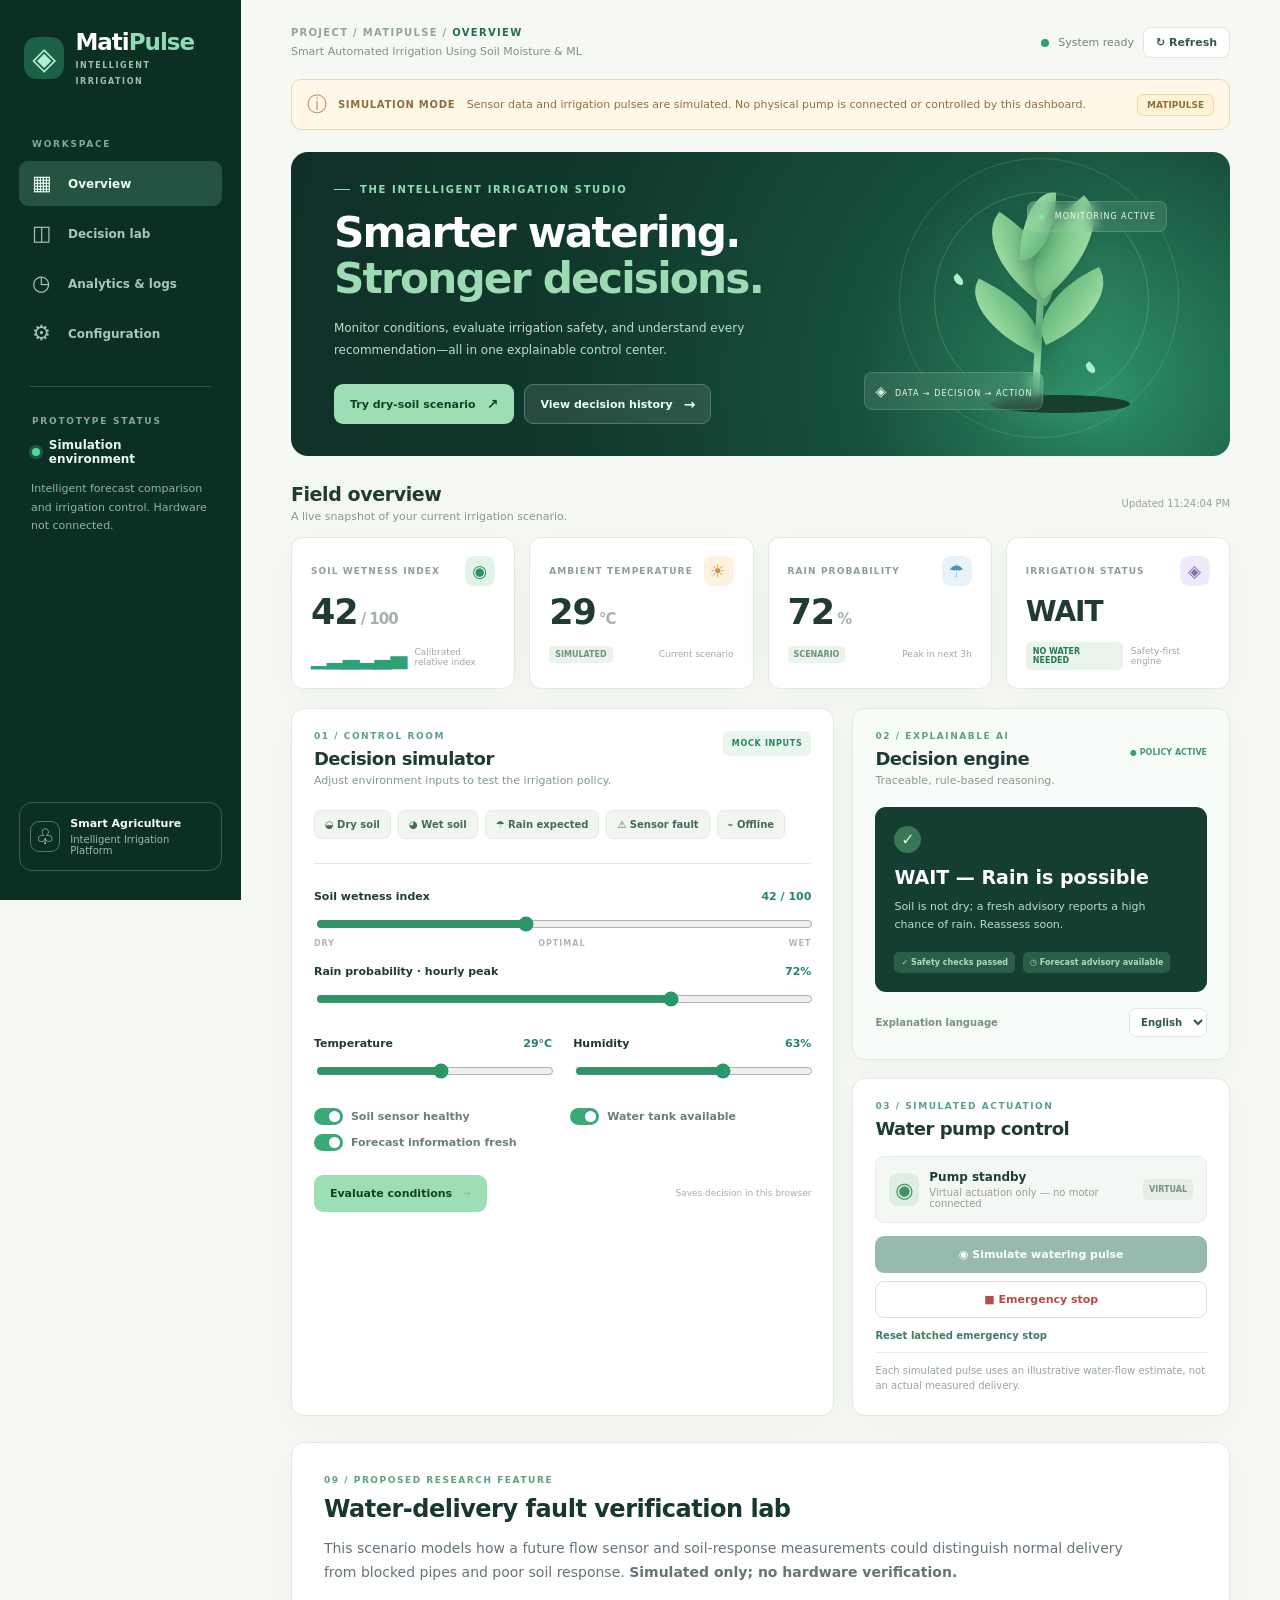
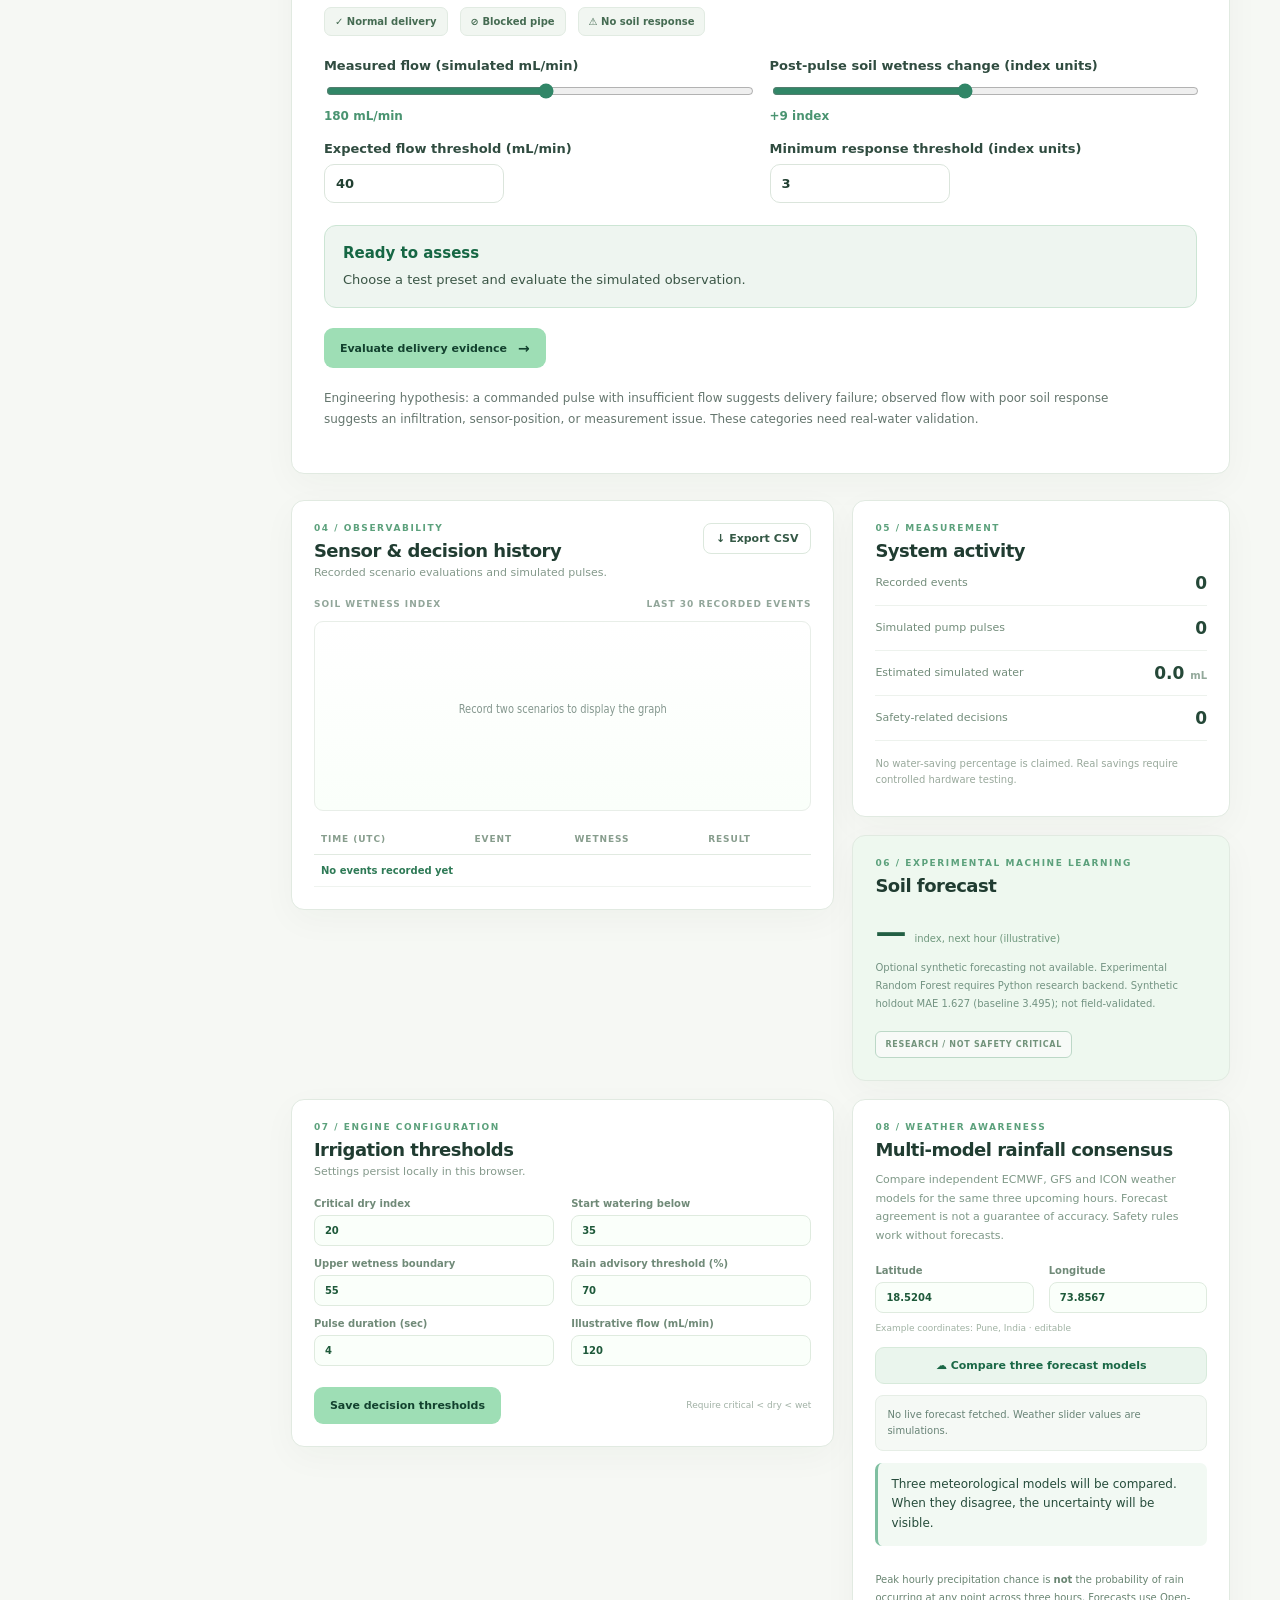
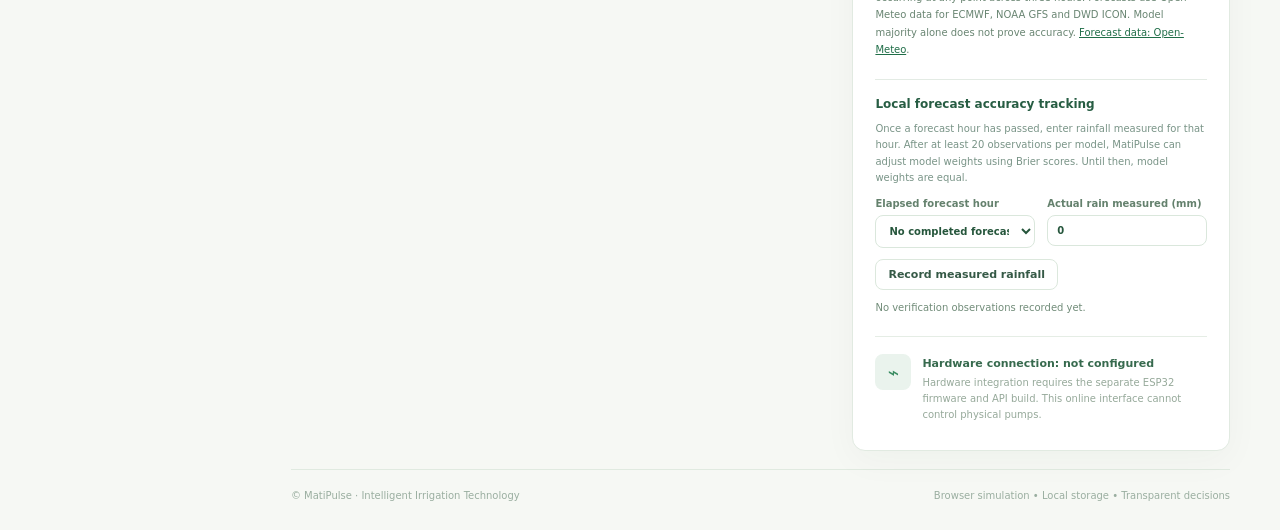
==== index.html @ 68d6ff5b "Add MatiPulse application, multi-model rainfall consensus, backend, ESP32 firmware and tests" ====
<!doctype html>
<html lang="en"><head><meta charset="utf-8"><meta name="viewport" content="width=device-width,initial-scale=1"><meta name="theme-color" content="#10382d"><title>MatiPulse · Intelligent Irrigation Control</title><link rel="stylesheet" href="/styles.css"></head>
<body>
<div class="shell">
  <aside class="sidebar">
    <div class="logo"><div class="logo-mark">◈</div><div><div class="logo-name">Mati<span>Pulse</span></div><small>INTELLIGENT IRRIGATION</small></div></div>
    <div class="side-label">WORKSPACE</div>
    <nav class="nav">
      <a href="#overview" class="active"><span>▦</span> Overview</a>
      <a href="#lab"><span>◫</span> Decision lab</a>
      <a href="#insights"><span>◷</span> Analytics & logs</a>
      <a href="#settings"><span>⚙</span> Configuration</a>
    </nav>
    <div class="sidebar-divider"></div>
    <div class="side-label">PROTOTYPE STATUS</div>
    <div class="system-dot"><i></i> Simulation environment</div>
    <div class="side-info">Intelligent forecast comparison and irrigation control. Hardware not connected.</div>
    <div class="sidebar-bottom"><div class="side-footer-icon">♧</div><div><strong>Smart Agriculture</strong><small>Intelligent Irrigation Platform</small></div></div>
  </aside>
  <main class="main" id="overview">
    <div class="topline"><div><div class="breadcrumb">PROJECT / MATIPULSE / <strong>OVERVIEW</strong></div><div class="top-sub">Smart Automated Irrigation Using Soil Moisture & ML</div></div><div class="top-actions"><span class="live-dot" id="serverDot"></span><span id="apiStatus">System ready</span><button class="small-btn" id="reloadBtn">↻ Refresh</button></div></div>
    <div class="notice"><span class="notice-icon">ⓘ</span><div><strong>SIMULATION MODE</strong><span> Sensor data and irrigation pulses are simulated. No physical pump is connected or controlled by this dashboard.</span></div><span class="notice-tag">MATIPULSE</span></div>
    <section class="hero">
      <div class="hero-copy"><div class="eyebrow"><span class="eyebrow-dash"></span> THE INTELLIGENT IRRIGATION STUDIO</div><h1>Smarter watering.<br><em>Stronger decisions.</em></h1><p>Monitor conditions, evaluate irrigation safety, and understand every recommendation—all in one explainable control center.</p><div class="hero-buttons"><button class="btn primary" id="heroDry">Try dry-soil scenario <span>↗</span></button><a href="#insights" class="btn soft">View decision history <span>→</span></a></div></div>
      <div class="hero-graphic" aria-hidden="true"><div class="planet-ring ring1"></div><div class="planet-ring ring2"></div><div class="plant-glow"></div><div class="plant-stem"></div><div class="leaf l1"></div><div class="leaf l2"></div><div class="leaf l3"></div><div class="leaf l4"></div><div class="leaf l5"></div><div class="plant-soil"></div><div class="water-bubble b1"></div><div class="water-bubble b2"></div><div class="float-card float-top"><b>◉</b> MONITORING ACTIVE</div><div class="float-card float-bottom"><span>◈</span> DATA → DECISION → ACTION</div></div>
    </section>
    <div class="sectionbar"><div><h2>Field overview</h2><p>A live snapshot of your current irrigation scenario.</p></div><span class="updated" id="lastUpdated">Scenario ready</span></div>
    <section class="stats">
      <div class="stat-card"><div class="stat-top"><span>SOIL WETNESS INDEX</span><div class="stat-icon moss">◉</div></div><div class="stat-value"><span id="wetCard">42</span><small>/ 100</small></div><div class="stat-meta"><div class="mini-line" id="wetGraph">▁▂▃▂▃▄</div><span>Calibrated relative index</span></div></div>
      <div class="stat-card"><div class="stat-top"><span>AMBIENT TEMPERATURE</span><div class="stat-icon amber">☀</div></div><div class="stat-value"><span id="tempCard">29</span><small>°C</small></div><div class="stat-meta"><span class="little-badge">SIMULATED</span><span>Current scenario</span></div></div>
      <div class="stat-card"><div class="stat-top"><span>RAIN PROBABILITY</span><div class="stat-icon blue">☂</div></div><div class="stat-value"><span id="rainCard">72</span><small>%</small></div><div class="stat-meta"><span class="little-badge" id="weatherBadge">SCENARIO</span><span>Peak in next 3h</span></div></div>
      <div class="stat-card"><div class="stat-top"><span>IRRIGATION STATUS</span><div class="stat-icon violet">◈</div></div><div class="stat-value decision-text" id="stateCard">WAIT</div><div class="stat-meta"><span class="status-chip" id="stateChip">NO WATER NEEDED</span><span>Safety-first engine</span></div></div>
    </section>
    <section class="columns" id="lab">
      <div class="panel scenario-panel"><div class="panel-header"><div><div class="panel-overline">01 / CONTROL ROOM</div><h3>Decision simulator</h3><p>Adjust environment inputs to test the irrigation policy.</p></div><span class="tag" id="inputMode">MOCK INPUTS</span></div>
        <div class="quick-row"><button class="quick" data-scenario="dry">◒ Dry soil</button><button class="quick" data-scenario="wet">◕ Wet soil</button><button class="quick" data-scenario="rain">☂ Rain expected</button><button class="quick" data-scenario="fault">⚠ Sensor fault</button><button class="quick" data-scenario="offline">⌁ Offline</button></div>
        <div class="controls">
          <div class="range-control"><label for="moisture"><span>Soil wetness index</span><b id="moistValue">42 / 100</b></label><input type="range" id="moisture" min="0" max="100" value="42"><div class="range-hints"><span>DRY</span><span>OPTIMAL</span><span>WET</span></div></div>
          <div class="range-control"><label for="rain"><span>Rain probability · hourly peak</span><b id="rainValue">72%</b></label><input type="range" id="rain" min="0" max="100" value="72"></div>
          <div class="twocol-ranges"><div class="range-control"><label for="temp"><span>Temperature</span><b id="tempValue">29°C</b></label><input type="range" id="temp" min="10" max="46" value="29"></div><div class="range-control"><label for="humidity"><span>Humidity</span><b id="humValue">63%</b></label><input type="range" id="humidity" min="0" max="100" value="63"></div></div>
          <div class="checks"><label><input type="checkbox" id="sensorValid" checked><span class="switch"></span><span>Soil sensor healthy</span></label><label><input type="checkbox" id="tankHasWater" checked><span class="switch"></span><span>Water tank available</span></label><label><input type="checkbox" id="weatherFresh" checked><span class="switch"></span><span>Forecast information fresh</span></label></div>
          <div class="control-footer"><button class="btn primary" id="evaluateBtn">Evaluate conditions <span>→</span></button><span>Saves decision in this browser</span></div>
        </div>
      </div>
      <div class="right-stack">
        <div class="panel verdict-panel"><div class="panel-overline">02 / EXPLAINABLE AI</div><div class="verdict-top"><div><h3>Decision engine</h3><p>Traceable, rule-based reasoning.</p></div><span class="verdict-live">● POLICY ACTIVE</span></div><div class="verdict-display"><div class="verdict-icon" id="verdictIcon">✓</div><div class="verdict-head" id="verdictHead">WAIT — Soil adequately moist</div><p id="verdictReason">Your soil moisture is above the dry threshold. Irrigation is not required at this time.</p><div class="verdict-tags"><span id="safetyText">✓ Safety checks passed</span><span id="forecastText">◷ Forecast evaluated</span></div></div><div class="language-row"><span>Explanation language</span><select id="language"><option value="en">English</option><option value="hi">हिन्दी</option><option value="mr">मराठी</option></select></div></div>
        <div class="panel actuation-panel"><div class="panel-overline">03 / SIMULATED ACTUATION</div><h3>Water pump control</h3><div class="pump-row"><div class="pump-symbol">◉</div><div><strong id="pumpText">Pump standby</strong><small id="pumpDesc">No physical pump attached</small></div><span class="off-pill">VIRTUAL</span></div><div class="pump-actions"><button class="btn green" id="pulseBtn">◉ Simulate watering pulse</button><button class="btn redoutline" id="stopBtn">■ Emergency stop</button></div><button class="reset-link" id="resetBtn">Reset latched emergency stop</button><div class="actuation-note">Each simulated pulse uses an illustrative water-flow estimate, not an actual measured delivery.</div></div>
      </div>
    </section>
    <section class="columns analytics" id="insights">
      <div class="panel history-panel"><div class="panel-header compact"><div><div class="panel-overline">04 / OBSERVABILITY</div><h3>Sensor & decision history</h3><p>Recorded scenario evaluations and simulated pulses.</p></div><button class="small-btn" id="exportBtn">↓ Export CSV</button></div><div class="chart-header"><span>SOIL WETNESS INDEX</span><span>LAST 30 RECORDED EVENTS</span></div><div class="chart-box"><svg id="wetnessChart" viewBox="0 0 630 180" preserveAspectRatio="none" role="img" aria-label="Recorded relative soil wetness index" ><text x="300" y="90" text-anchor="middle" fill="#84978e">No readings recorded yet</text></svg></div><div class="log-table-wrap"><table><thead><tr><th>TIME (UTC)</th><th>EVENT</th><th>WETNESS</th><th>RESULT</th></tr></thead><tbody id="logs"><tr><td colspan="4">No events yet.</td></tr></tbody></table></div></div>
      <div class="stack-small">
        <div class="panel indicator-panel"><div class="panel-overline">05 / MEASUREMENT</div><h3>System activity</h3><div class="indicator-item"><span>Recorded events</span><strong id="eventCount">0</strong></div><div class="indicator-item"><span>Simulated pump pulses</span><strong id="pulseCount">0</strong></div><div class="indicator-item"><span>Estimated simulated water</span><strong><span id="waterUsed">0</span> <small>mL</small></strong></div><div class="indicator-item"><span>Safety-related decisions</span><strong id="safetyCount">0</strong></div><p class="disclaimer">No water-saving percentage is claimed. Real savings require controlled hardware testing.</p></div>
        <div class="panel ml-panel"><div class="panel-overline">06 / EXPERIMENTAL MACHINE LEARNING</div><h3>Soil forecast</h3><div class="ml-metric"><span id="mlValue">—</span><small>index, next hour (illustrative)</small></div><p id="mlNote">Synthetic-data Random Forest research model only. Not validated on physical sensors and never used to control the motor.</p><span class="tag outlined">RESEARCH / NOT SAFETY CRITICAL</span></div>
      </div>
    </section>
    <section class="columns bottom-grid" id="settings">
      <div class="panel settings-panel"><div class="panel-header compact"><div><div class="panel-overline">07 / ENGINE CONFIGURATION</div><h3>Irrigation thresholds</h3><p>Settings persist locally in this browser.</p></div></div><div class="setting-fields"><label>Critical dry index<input type="number" id="criticalThreshold" min="0" max="99"></label><label>Start watering below<input type="number" id="dryThreshold" min="1" max="99"></label><label>Upper wetness boundary<input type="number" id="wetThreshold" min="2" max="100"></label><label>Rain advisory threshold (%)<input type="number" id="rainThreshold" min="0" max="100"></label><label>Pulse duration (sec)<input type="number" id="pulseSeconds" min="1" max="10"></label><label>Illustrative flow (mL/min)<input type="number" id="pumpFlow" min="1" max="2000"></label></div><div class="settings-bottom"><button class="btn primary" id="saveSettings">Save decision thresholds</button><span>Require critical &lt; dry &lt; wet</span></div></div>
      <div class="panel weather-panel"><div class="panel-overline">08 / WEATHER AWARENESS</div><h3>Multi-model rainfall consensus</h3><p>Compare independent ECMWF, GFS and ICON weather models for the same three upcoming hours. Forecast agreement is not a guarantee of accuracy. Safety rules work without forecasts.</p><div class="weather-fields"><label>Latitude<input type="number" step="0.0001" id="lat" value="18.5204"></label><label>Longitude<input type="number" step="0.0001" id="lon" value="73.8567"></label></div><span class="sample-location">Example coordinates: Pune, India · editable</span><button class="btn soft wide" id="getWeather">☁ Compare three forecast models</button><div class="weather-result" id="weatherResult" role="status">No live forecast fetched. Weather slider values are simulations.</div>
        <div class="weather-ensemble-summary" id="weatherConsensusSummary">Three meteorological models will be compared. When they disagree, the uncertainty will be visible.</div>
        <div class="weather-model-grid" id="weatherModelGrid" aria-label="Weather model comparisons"></div>
        <div class="weather-methodology">Peak hourly precipitation chance is <strong>not</strong> the probability of rain occurring at any point across three hours. Forecasts use Open-Meteo data for ECMWF, NOAA GFS and DWD ICON. Model majority alone does not prove accuracy. <a href="https://open-meteo.com/" target="_blank" rel="noopener noreferrer">Forecast data: Open-Meteo</a>.</div>
        <div class="rain-accuracy-panel"><strong>Local forecast accuracy tracking</strong><p>Once a forecast hour has passed, enter rainfall measured for that hour. After at least 20 observations per model, MatiPulse can adjust model weights using Brier scores. Until then, model weights are equal.</p>
        <div class="rain-accuracy-fields"><label>Elapsed forecast hour<select id="observedHour"><option value="">No completed forecast hours yet</option></select></label><label>Actual rain measured (mm)<input type="number" min="0" max="500" step="0.1" id="rainMeasuredMm" value="0"></label></div>
        <button class="small-btn" id="saveRainObservation">Record measured rainfall</button><div id="weatherAccuracyResults" class="weather-accuracy-results">No verification observations recorded yet.</div></div><div class="hardware-card"><div class="hardware-icon">⌁</div><div><strong>Hardware connection: not configured</strong><p>Hardware integration requires the separate ESP32 firmware and API build. This online interface cannot control physical pumps.</p></div></div></div>
    </section>
    <footer><span>© MatiPulse · Intelligent Irrigation Technology</span><span>Browser simulation • Local storage • Transparent decisions</span></footer>
  </main>
</div>
<div class="toast" id="toast" role="status" aria-live="polite"></div>
<script src="/weather-consensus.js" defer></script><script src="/shim.js" defer></script><script src="/app.js" defer></script><script src="/fault-lab.js" defer></script>
</body></html>
---- styles.css ----
:root{--green:#0f533e;--deep:#0b2e25;--forest:#10392d;--mint:#9fe3bd;--bright:#2b9b72;--text:#203c31;--muted:#7a9187;--line:#e1eae1;--bg:#f6f8f4;--white:#fff;--shadow:0 10px 35px rgba(13,46,36,.035)}
*{box-sizing:border-box}html{scroll-behavior:smooth}body{margin:0;background:var(--bg);font-family:Inter,"Segoe UI",system-ui,-apple-system,sans-serif;color:var(--text);font-size:14px}button,input,select{font:inherit}button,a{transition:all .16s ease}button{cursor:pointer}button:disabled{opacity:.45;cursor:not-allowed}a{text-decoration:none;color:inherit}.shell{display:flex;min-height:100vh}.sidebar{width:241px;flex:none;background:var(--deep);color:#fff;padding:29px 19px;display:flex;flex-direction:column;position:sticky;top:0;align-self:flex-start;height:100vh}.logo{display:flex;align-items:center;gap:11px;margin:0 5px 52px}.logo-mark{background:#1a6148;color:#b2efd1;display:grid;place-items:center;font-size:31px;font-weight:900;width:42px;height:42px;border-radius:13px}.logo-name{font-size:23px;font-weight:850;letter-spacing:-1px;line-height:1.15}.logo-name span{color:#90dbb0}.logo small{font-size:8px;letter-spacing:1.55px;color:#a1bfb0;font-weight:800}.side-label{font-size:9px;letter-spacing:1.75px;font-weight:800;color:#7fac97;padding:0 13px;margin-bottom:12px}.nav{display:grid;gap:5px}.nav a{padding:12px 13px;border-radius:9px;display:flex;align-items:center;gap:13px;color:#a9c6b7;font-size:12px;font-weight:680}.nav a span{font-size:21px;width:23px;line-height:1}.nav a:hover,.nav a.active{color:#e8fff2;background:#245341}.sidebar-divider{margin:30px 11px 29px;border-top:1px solid #345448}.system-dot{display:flex;align-items:center;gap:9px;padding:0 13px;font-size:12px;font-weight:750;color:#e9f8f0}.system-dot i,.live-dot{width:8px;height:8px;border-radius:50%;background:#48d99d;box-shadow:0 0 0 3px #1b5946}.side-info{line-height:1.65;font-size:11px;color:#91b5a3;margin:14px 12px}.sidebar-bottom{margin-top:auto;display:flex;gap:10px;align-items:center;border:1px solid #3d5d50;border-radius:13px;padding:14px 10px}.sidebar-bottom strong,.sidebar-bottom small{display:block}.sidebar-bottom strong{font-size:11px}.sidebar-bottom small{font-size:10px;color:#9dbbad;margin-top:4px}.side-footer-icon{width:31px;height:31px;display:grid;place-items:center;border:1px solid #547766;border-radius:9px;font-size:21px;color:#bfe9d0}.main{min-width:0;max-width:1600px;width:100%;padding:27px clamp(20px,3.9vw,64px) 29px;margin:0 auto}.topline{display:flex;align-items:center;justify-content:space-between;gap:14px;flex-wrap:wrap;margin-bottom:21px}.breadcrumb{font-size:10px;letter-spacing:1.3px;color:#91a59b;font-weight:800}.breadcrumb strong{color:#286b50}.top-sub{font-size:11px;color:#7f9388;margin-top:7px}.top-actions{display:flex;align-items:center;gap:9px;color:#71877b;font-size:11px}.top-actions .live-dot{background:#d49f52;box-shadow:none}.top-actions .live-dot.online{background:#2ca16e}.small-btn{border:1px solid #dce8dd;background:#fff;border-radius:8px;padding:8px 12px;font-size:11px;font-weight:750;color:#355946}.small-btn:hover{border-color:#4b9b74;color:#14603f}.notice{border:1px solid #e8dab5;background:#fff8e9;color:#8d713d;display:flex;align-items:center;gap:11px;padding:11px 15px;border-radius:10px;font-size:11px;margin-bottom:22px}.notice-icon{font-size:20px;color:#bf9651}.notice strong{font-size:10px;letter-spacing:.7px;padding-right:8px}.notice-tag{margin-left:auto;border:1px solid #ebdaa9;background:#fff3d6;border-radius:6px;padding:5px 9px;white-space:nowrap;font-size:9px;font-weight:800}.hero{min-height:276px;border-radius:17px;background:radial-gradient(circle at 87% 75%,#2c8e67 0%,#174f3c 30%,#10382c 64%,#102f28 100%);overflow:hidden;position:relative;display:flex;align-items:center;justify-content:space-between;padding:32px 43px;margin-bottom:27px;color:#fff}.hero-copy{position:relative;z-index:3;max-width:555px}.eyebrow{font-size:10px;color:#8cdeb3;font-weight:850;letter-spacing:1.65px;display:flex;align-items:center;gap:10px}.eyebrow-dash{height:1px;width:16px;background:#8cdeb3}.hero h1{font-size:clamp(30px,3.3vw,48px);letter-spacing:-1.8px;line-height:1.10;margin:15px 0}.hero h1 em{font-style:normal;color:#9cdbb3}.hero p{max-width:510px;font-size:12px;line-height:1.8;color:#bfddce}.hero-buttons{display:flex;gap:10px;margin-top:23px;flex-wrap:wrap}.btn{padding:11px 15px;border-radius:9px;display:inline-flex;align-items:center;justify-content:center;gap:11px;border:1px solid transparent;font-size:11px;font-weight:850;white-space:nowrap}.btn:hover{transform:translateY(-1px);filter:brightness(1.04)}.btn span{font-size:14px}.btn.primary{background:#9edeb5;color:#12412e}.btn.soft{background:#eaf5ed;color:#1a6846}.hero .btn.soft{background:rgba(255,255,255,.1);border-color:#547867;color:#ecfff4}.btn.green{background:#176748;color:#fff}.btn.redoutline{color:#b54c49;border-color:#efd9d5;background:#fff}.hero-graphic{position:absolute;right:6%;top:0;height:100%;width:37%;min-width:260px}.planet-ring{position:absolute;left:21%;top:2%;height:280px;width:280px;border:1px solid rgba(181,244,201,.16);border-radius:50%}.ring2{height:215px;width:215px;left:31%;top:13%;border-color:rgba(190,234,199,.22)}.plant-glow{position:absolute;width:182px;height:170px;left:42%;top:18%;border-radius:50%;background:radial-gradient(ellipse at center,#4ca07844,transparent 72%)}.plant-stem{position:absolute;left:60%;top:37%;width:7px;height:145px;background:#90d9a0;transform:rotate(3deg);border-radius:6px}.leaf{position:absolute;background:linear-gradient(120deg,#b9edb4,#49a76a);border-radius:92% 0 92% 0;box-shadow:0 8px 18px #0b3b2647}.l1{height:92px;width:51px;left:49%;top:20%;transform:rotate(-55deg)}.l2{height:98px;width:52px;left:61%;top:15%;transform:rotate(49deg) scaleX(-1)}.l3{height:85px;width:43px;left:46%;top:40%;transform:rotate(-64deg)}.l4{height:82px;width:47px;left:64%;top:37%;transform:rotate(64deg) scaleX(-1)}.l5{height:68px;width:34px;left:56%;top:13%;transform:rotate(2deg)}.plant-soil{position:absolute;left:47%;top:80%;height:18px;width:140px;border-radius:50%;background:#173e2e;box-shadow:0 0 35px #4ab77d88}.water-bubble{width:7px;height:12px;background:#a9f0cb;border-radius:100% 0 100% 100%;transform:rotate(-40deg);position:absolute}.b1{top:40%;left:37%}.b2{top:69%;left:75%}.float-card{position:absolute;z-index:4;background:rgba(239,255,244,.1);border:1px solid #82c89a4d;backdrop-filter:blur(7px);color:#e3fbe7;border-radius:8px;letter-spacing:1px;font-size:8px;padding:10px}.float-top{right:2%;top:16%}.float-top b{color:#85ebaa;margin-right:5px}.float-bottom{left:11%;bottom:15%}.float-bottom span{font-size:14px;margin-right:5px}.sectionbar,.panel-header,.verdict-top{display:flex;justify-content:space-between;align-items:center;gap:14px}.sectionbar{margin-bottom:14px}.sectionbar h2{font-size:19px;letter-spacing:-.4px;margin:0}.sectionbar p,.panel-header p,.verdict-top p{color:#84998b;font-size:11px;margin:5px 0 0}.updated{font-size:10px;color:#90a599}.stats{display:grid;grid-template-columns:repeat(4,minmax(0,1fr));gap:14px;margin-bottom:19px}.stat-card{min-width:0;border:1px solid var(--line);border-radius:12px;padding:18px 19px;background:#fff;box-shadow:var(--shadow)}.stat-top{display:flex;justify-content:space-between;gap:8px;align-items:center;font-size:9px;color:#8ca094;font-weight:900;letter-spacing:1.1px}.stat-icon{width:30px;height:30px;border-radius:9px;font-size:17px;display:grid;place-items:center}.moss{background:#e4f3e9;color:#26945f}.amber{background:#fff1df;color:#d58d39}.blue{background:#e7f2fb;color:#5390ba}.violet{background:#eeeafb;color:#8170b0}.stat-value{font-size:35px;font-weight:850;letter-spacing:-1px;margin:7px 0 14px;line-height:1.1}.stat-value small{font-size:15px;color:#a4b2aa;font-weight:550;margin-left:3px}.stat-value.decision-text{font-size:28px;margin-top:11px}.stat-meta{display:flex;align-items:center;justify-content:space-between;gap:8px;font-size:9px;color:#9aaca1}.mini-line{font-size:22px;letter-spacing:-1px;color:#2da277;line-height:1}.little-badge{font-size:8px;color:#6a9677;background:#eaf4ed;border-radius:4px;padding:4px 6px;font-weight:850}.status-chip{font-size:8px;font-weight:900;border-radius:5px;padding:5px 7px;background:#e9f5ec;color:#237a4f}.status-chip.warn{background:#fff0dc;color:#ae7125}.status-chip.stop{background:#ffebeb;color:#b44e4c}.columns{display:grid;grid-template-columns:minmax(0,1.18fr) minmax(0,.82fr);gap:18px;margin-bottom:18px}.panel{min-width:0;border:1px solid var(--line);background:#fff;border-radius:13px;box-shadow:var(--shadow);padding:22px}.panel-overline{font-size:9px;font-weight:900;letter-spacing:1.55px;color:#5ca17c;margin-bottom:7px}.panel h3{font-size:18px;letter-spacing:-.5px;margin:0}.panel-header{align-items:flex-start}.tag{font-size:8px;background:#eaf6ed;color:#28845c;font-weight:900;letter-spacing:.7px;border-radius:6px;padding:8px 9px;white-space:nowrap}.tag.outlined{border:1px solid #bcd8c7;background:#f7faf7;color:#72937b;display:inline-block;margin-top:8px}.quick-row{display:flex;gap:7px;flex-wrap:wrap;margin-top:23px;margin-bottom:24px}.quick{border-radius:7px;background:#f1f6f1;border:1px solid #e1ebe2;color:#456b52;padding:8px 10px;font-size:10px;font-weight:800}.quick:hover{background:#dcefe3;border-color:#b6dac4}.controls{border-top:1px solid var(--line);padding-top:16px}.range-control{margin:10px 0 17px}.range-control label{display:flex;justify-content:space-between;gap:15px;font-size:11px;font-weight:750;margin-bottom:11px}.range-control label b{color:#25855b}.range-control input{accent-color:#2b966a;width:100%;cursor:pointer}.range-hints{display:flex;justify-content:space-between;color:#acb9af;letter-spacing:1px;font-weight:800;font-size:8px;margin-top:4px}.twocol-ranges{display:grid;grid-template-columns:1fr 1fr;gap:21px}.checks{display:grid;grid-template-columns:1fr 1fr;gap:9px 15px;padding-top:9px}.checks label{display:flex;align-items:center;gap:8px;cursor:pointer;color:#688174;font-size:11px;font-weight:750}.checks label input{position:absolute;opacity:0}.switch{width:29px;height:17px;flex:none;border-radius:20px;background:#c4d5cb;position:relative}.switch:before{content:'';position:absolute;width:11px;height:11px;border-radius:50%;background:#fff;top:3px;left:3px;transition:transform .18s}.checks input:checked+.switch{background:#3aaa79}.checks input:checked+.switch:before{transform:translateX(12px)}.checks input:focus-visible+.switch{outline:2px solid #71a98b;outline-offset:2px}.control-footer{display:flex;align-items:center;justify-content:space-between;gap:9px;flex-wrap:wrap;margin-top:24px}.control-footer span,.settings-bottom span{font-size:9px;color:#a1b1a5}.right-stack,.stack-small{display:grid;gap:18px}.verdict-panel{background:#f8fcf8}.verdict-top{margin-bottom:20px;align-items:start}.verdict-live{font-size:8px;font-weight:900;color:#439a6b;white-space:nowrap}.verdict-display{background:#143e31;color:white;padding:19px;border-radius:11px;min-height:183px}.verdict-icon{height:27px;width:27px;display:grid;place-items:center;border-radius:50%;background:#377753;color:#d3f7d8;font-size:16px}.verdict-head{font-size:19px;font-weight:800;margin:13px 0 8px;line-height:1.25}.verdict-display p{font-size:11px;color:#bddbc6;line-height:1.7;min-height:37px;margin:0}.verdict-tags{display:flex;gap:8px;flex-wrap:wrap;margin-top:17px}.verdict-tags span{font-size:8px;color:#b0d8bd;background:#2b5e49;padding:6px 7px;border-radius:5px;font-weight:700}.language-row{display:flex;justify-content:space-between;align-items:center;padding-top:16px;color:#749080;font-weight:700;font-size:10px}.language-row select{border:1px solid #dde8de;border-radius:7px;background:#fff;padding:7px;font-weight:750;color:#325941}.pump-row{display:flex;align-items:center;gap:10px;background:#f4f8f4;border:1px solid #e6eee6;border-radius:9px;padding:13px;margin-top:17px}.pump-symbol{display:grid;place-items:center;background:#deeee3;color:#449264;width:33px;height:33px;border-radius:9px;font-size:21px}.pump-row strong{font-size:12px;display:block}.pump-row small{font-size:10px;color:#8da296;display:block;margin-top:3px}.off-pill{margin-left:auto;font-size:8px;color:#7a9281;background:#e6ede7;border-radius:5px;padding:6px;font-weight:900}.pump-actions{display:flex;gap:8px;margin-top:13px;flex-wrap:wrap}.pump-actions .btn{flex:1}.reset-link{border:0;background:none;color:#407d5e;font-size:10px;font-weight:750;padding:12px 0 0}.actuation-note{border-top:1px solid #e7eee7;margin-top:10px;padding-top:10px;color:#96a79a;font-size:10px;line-height:1.5}.analytics{align-items:start}.panel-header.compact{margin-bottom:20px}.chart-header{display:flex;justify-content:space-between;color:#92a69a;letter-spacing:1px;font-size:9px;font-weight:850;margin-bottom:12px}.chart-box{height:190px;background:linear-gradient(#fff,#fafffa);border:1px solid #e8eee8;border-radius:9px;padding:8px}.chart-box svg{width:100%;height:100%}.log-table-wrap{overflow:auto;max-height:270px}table{border-collapse:collapse;width:100%;margin-top:13px;font-size:10px}th{color:#879d8d;text-align:left;font-size:9px;font-weight:850;letter-spacing:.9px;padding:10px 7px;border-bottom:1px solid var(--line)}td{padding:10px 7px;border-bottom:1px solid #eff3ef;color:#617c6a}td:last-child{font-weight:800;color:#2e7a56}.indicator-panel{padding-bottom:17px}.indicator-item{display:flex;justify-content:space-between;align-items:center;border-bottom:1px solid #edf2ed;padding:12px 0;font-size:11px;color:#738d7b}.indicator-item strong{font-size:17px;color:#254838}.indicator-item strong small{font-size:10px;color:#92a89a}.disclaimer{color:#99a99c;font-size:10px;line-height:1.65;margin-top:15px}.ml-panel{background:#eef8ef}.ml-metric{display:flex;align-items:baseline;gap:8px;margin-top:17px}.ml-metric span{font-size:31px;font-weight:900;color:#225f43}.ml-metric small{font-size:10px;color:#70987e}.ml-panel p{font-size:10px;line-height:1.8;color:#739382}.bottom-grid{align-items:start}.setting-fields{display:grid;grid-template-columns:1fr 1fr;gap:12px 17px}.setting-fields label,.weather-fields label{display:grid;gap:6px;font-size:10px;font-weight:760;color:#708a78}.setting-fields input,.weather-fields input{width:100%;min-width:0;border:1px solid #dfebdf;border-radius:8px;padding:9px 10px;background:#fafffa;color:#1e593a;font-weight:800;outline:none}.setting-fields input:focus,.weather-fields input:focus{border-color:#56b585}.settings-bottom{display:flex;justify-content:space-between;align-items:center;gap:12px;margin-top:21px;flex-wrap:wrap}.weather-panel>p{font-size:11px;color:#7f9988;line-height:1.7}.weather-fields{display:grid;grid-template-columns:1fr 1fr;gap:15px;margin-top:19px}.sample-location{font-size:9px;color:#a0b2a3;display:block;margin:10px 0 14px}.wide{width:100%;border:1px solid #d7eadb}.weather-result{border-radius:8px;background:#f5f9f5;border:1px solid #e6eee6;margin-top:11px;padding:11px;color:#698477;font-size:10px;line-height:1.6}.hardware-card{border-top:1px solid #e5ede5;padding-top:17px;margin-top:20px;display:flex;gap:11px}.hardware-icon{font-size:19px;width:36px;height:36px;border-radius:8px;background:#eaf3ed;display:grid;place-items:center;color:#398b61;flex:none}.hardware-card strong{font-size:11px;color:#376a4e}.hardware-card p{font-size:10px;color:#96a99a;line-height:1.6;margin:5px 0}footer{border-top:1px solid #e0eae0;display:flex;justify-content:space-between;gap:15px;flex-wrap:wrap;color:#9aaea0;padding:20px 0 0;font-size:10px}.toast{position:fixed;bottom:20px;right:21px;background:#173e31;color:white;border-radius:10px;max-width:420px;padding:13px 18px;box-shadow:0 12px 38px #0b2f2866;display:none;z-index:20;font-size:12px;line-height:1.5}.toast.visible{display:block}.toast.error{background:#a43d3d}
@media(max-width:1230px){.sidebar{width:204px}.main{padding:23px 25px}.stats{gap:10px}.stat-card{padding:15px}.columns{grid-template-columns:1.08fr .92fr}.hero-graphic{right:0}.hero-copy{max-width:65%}}
@media(max-width:980px){.sidebar{width:73px;padding:25px 10px}.logo{margin:0 0 46px 5px}.logo .logo-name,.logo small,.side-label,.nav a:not(.active),.nav a.active{font-size:0}.nav a{justify-content:center;padding:11px}.nav a span{font-size:24px}.sidebar-bottom,.system-dot,.side-info,.sidebar-divider{display:none}.main{padding:21px}.hero-graphic{opacity:.62;right:-35px}.hero-copy{max-width:78%}.stats{grid-template-columns:repeat(2,1fr)}.columns{grid-template-columns:1fr}.right-stack{grid-template-columns:1fr 1fr}.stack-small{grid-template-columns:1fr 1fr}}
@media(max-width:630px){.sidebar{display:none}.main{padding:15px 13px}.top-sub{font-size:10px}.top-actions{font-size:10px}.notice{align-items:flex-start}.notice-tag{display:none}.hero{padding:27px 23px;min-height:270px}.hero-graphic{opacity:.22;right:-120px}.hero-copy{max-width:100%}.hero h1{font-size:34px}.stats{gap:10px}.stat-value{font-size:30px}.stat-card{padding:13px}.stat-top{font-size:8px}.stat-meta{display:block;font-size:8px}.stat-meta span{margin-left:0;display:inline-block}.panel{padding:16px}.right-stack,.stack-small{grid-template-columns:1fr}.checks{grid-template-columns:1fr 1fr}.quick{font-size:9px}.setting-fields{gap:9px}.pump-actions .btn{white-space:normal}.chart-box{height:155px}.notice{font-size:10px}}
/* MatiPulse fault-verification research demo additions */
.fault-section{margin:26px 0;padding:32px!important;scroll-margin-top:15px}
.fault-section h3{font-size:24px;margin:10px 0;color:#17382d}
.fault-section>p{max-width:820px;color:#65766e;line-height:1.7}
.fault-options{display:flex;flex-wrap:wrap;gap:12px;margin:22px 0}
.fault-input-grid{display:grid;grid-template-columns:repeat(2,minmax(0,1fr));gap:18px;margin-bottom:22px}
.fault-input-grid label{display:flex;flex-direction:column;gap:8px;color:#304c40;font-size:13px;font-weight:650}
.fault-input-grid input[type=range]{width:100%;accent-color:#318667}.fault-input-grid input[type=number]{border:1px solid #dbe5dc;border-radius:10px;padding:11px;background:#fff;color:#213f31;max-width:180px}
.fault-input-grid b{font-size:12px;color:#4a9471}
.fault-result{display:flex;flex-direction:column;gap:8px;background:#eef5f0;border:1px solid #cce5d4;border-radius:12px;padding:18px;margin:14px 0 20px}
.fault-result strong{color:#166744;font-size:15px}.fault-result span{font-size:13px;color:#3a5545;line-height:1.5}
.fault-result.error{background:#fff3f0;border-color:#f1cec6}.fault-result.error strong{color:#b33f36}
.fault-result.warn{background:#fff9e9;border-color:#f0dfaa}.fault-result.warn strong{color:#8a630c}
.fault-note{font-size:12px!important;margin-top:20px}
@media(max-width:720px){.fault-section{padding:20px!important}.fault-input-grid{grid-template-columns:1fr}}

/* Multi-model forecast evidence and accuracy UI */
.weather-ensemble-summary{font-size:12px;line-height:1.65;color:#264c3b;border-left:3px solid #7fbfa1;background:#f2f9f3;padding:12px 13px;margin-top:12px;border-radius:7px}
.weather-ensemble-summary.warning-text{background:#fff7e9;border-color:#e5b45a;color:#77552d}
.weather-model-grid{display:grid;grid-template-columns:repeat(3,minmax(0,1fr));gap:8px;margin-top:12px}
.weather-model{border:1px solid #e0e9e0;background:#fff;border-radius:9px;display:flex;flex-direction:column;gap:7px;padding:10px 9px;min-width:0}
.weather-model-name{font-weight:800;color:#2f6d4c;font-size:11px}.weather-model strong{font-size:25px;color:#244735}.weather-model small{font-size:9px;color:#79917f;line-height:1.5}
.weather-methodology{font-size:10px;line-height:1.75;color:#698572;margin-top:13px}.weather-methodology a{color:#206e48;text-decoration:underline}
.rain-accuracy-panel{margin-top:20px;padding-top:15px;border-top:1px solid #e3ebe4}
.rain-accuracy-panel>strong{font-size:12px;color:#275d43}.rain-accuracy-panel>p{font-size:10px;line-height:1.65;color:#799487}
.rain-accuracy-fields{display:grid;grid-template-columns:1fr 1fr;gap:12px;margin:11px 0}
.rain-accuracy-fields label{font-size:10px;color:#64816d;font-weight:700;display:flex;flex-direction:column;gap:6px}
.rain-accuracy-fields input,.rain-accuracy-fields select{width:100%;border:1px solid #dae7dc;border-radius:8px;background:white;padding:9px;min-width:0;color:#26563c}
.weather-accuracy-results{font-size:10px;line-height:1.65;color:#718c79;margin-top:10px}
@media(max-width:630px){.weather-model-grid{grid-template-columns:1fr 1fr}.rain-accuracy-fields{grid-template-columns:1fr}}
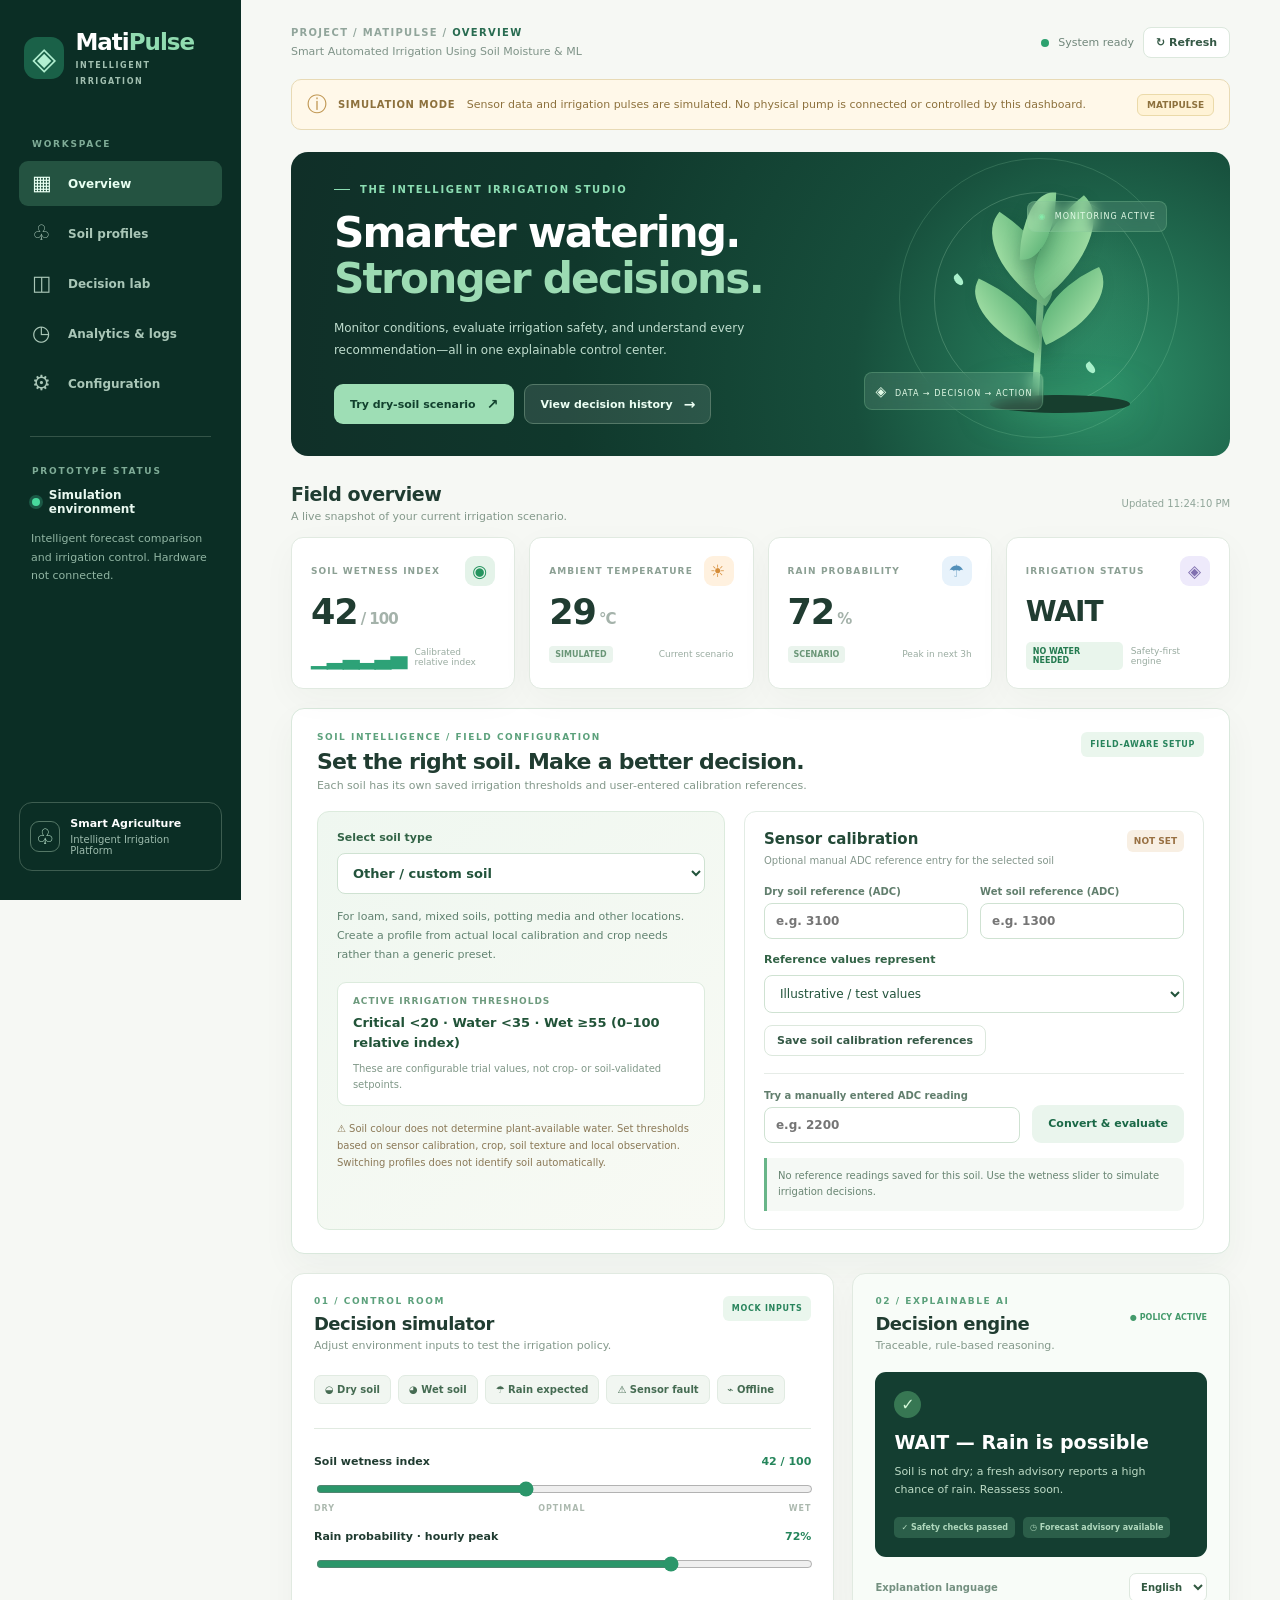
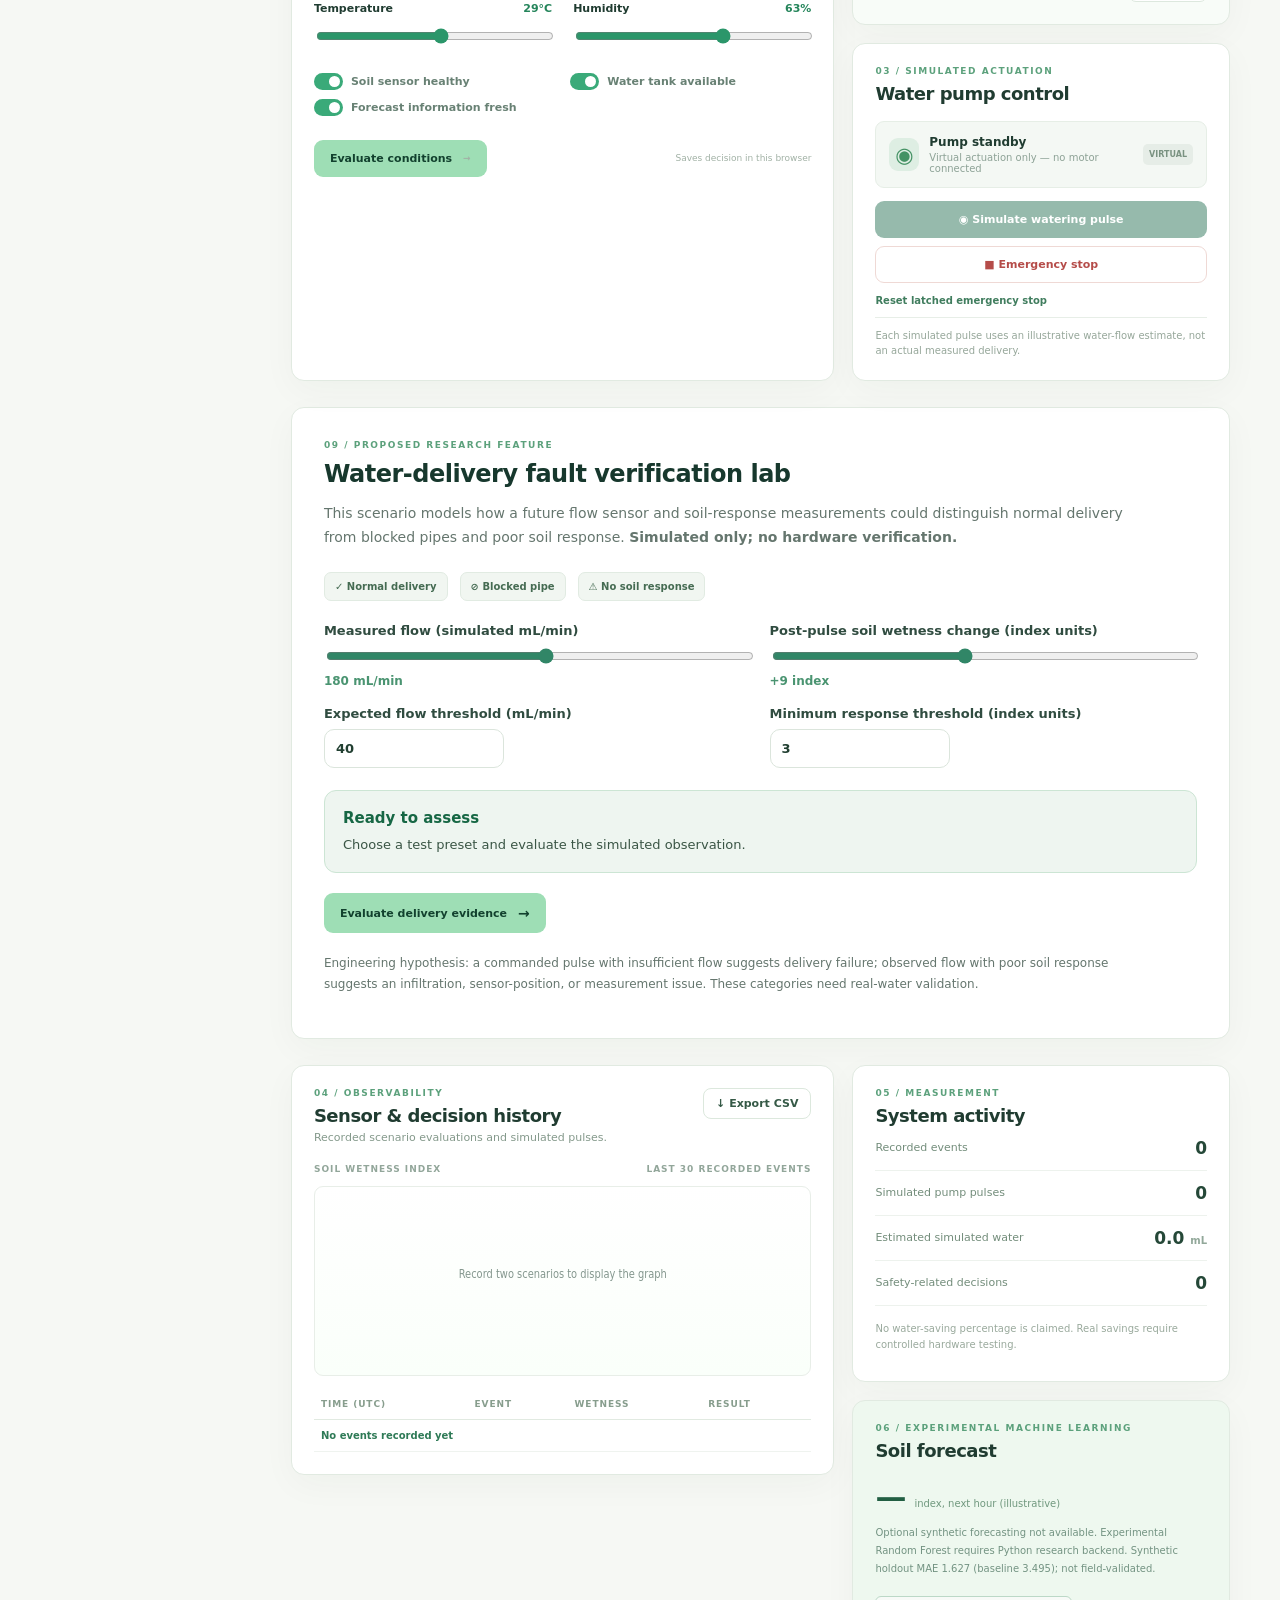
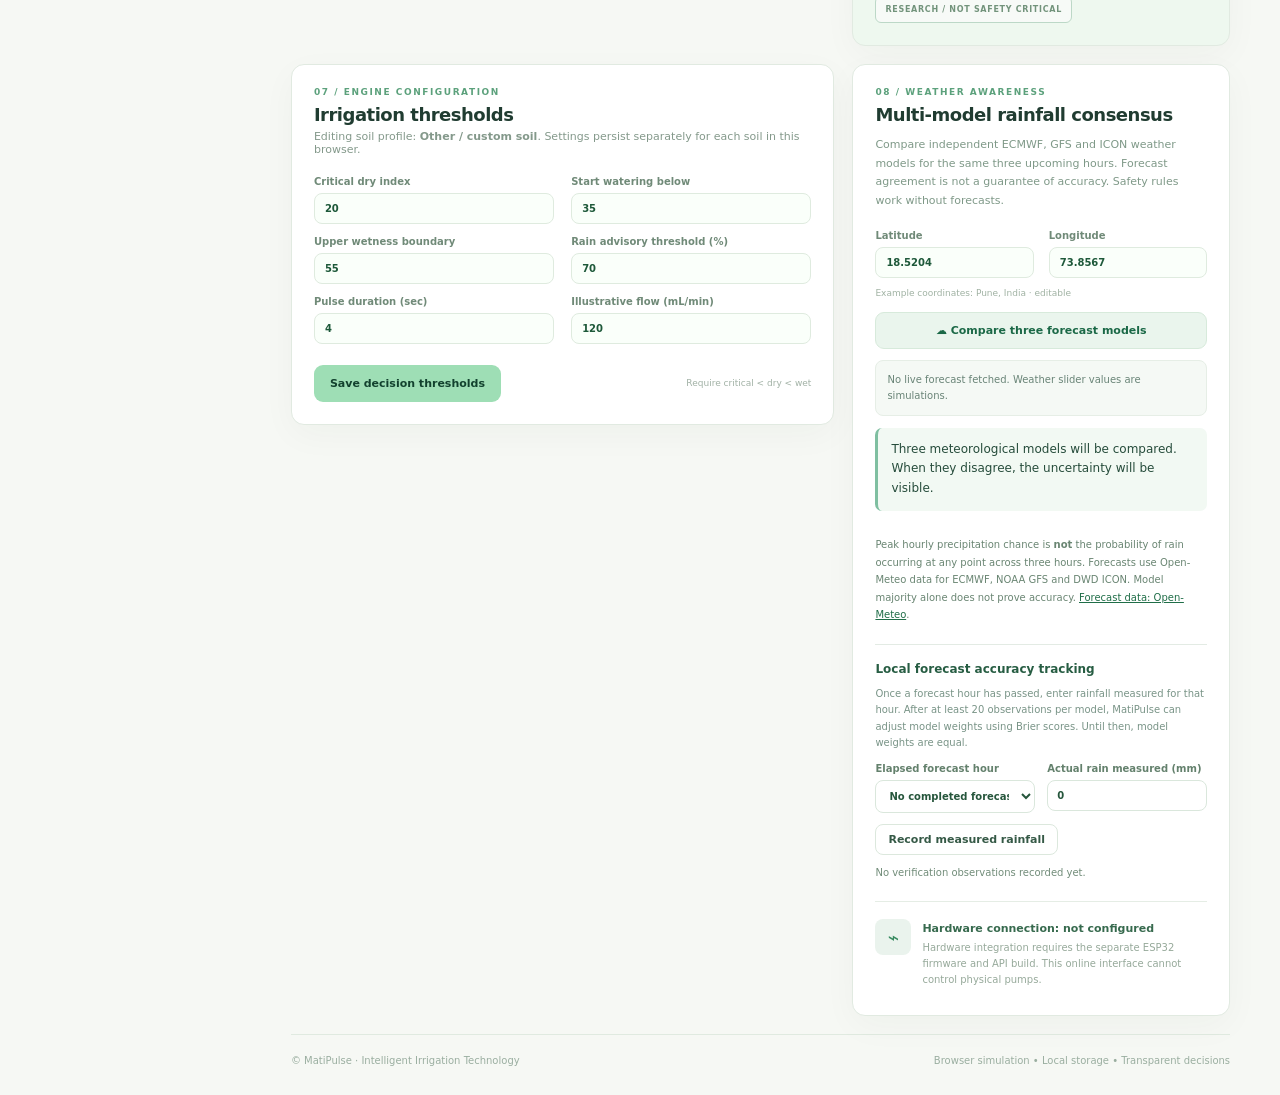
==== commit a8c55c63: "Add black/red/custom soil profiles and per-soil ADC calibration to MatiPulse dashboard" ====
--- a/index.html
+++ b/index.html
@@ -7,6 +7,7 @@
     <div class="side-label">WORKSPACE</div>
     <nav class="nav">
       <a href="#overview" class="active"><span>▦</span> Overview</a>
+      <a href="#soil"><span>♧</span> Soil profiles</a>
       <a href="#lab"><span>◫</span> Decision lab</a>
       <a href="#insights"><span>◷</span> Analytics & logs</a>
       <a href="#settings"><span>⚙</span> Configuration</a>
@@ -30,6 +31,30 @@
       <div class="stat-card"><div class="stat-top"><span>AMBIENT TEMPERATURE</span><div class="stat-icon amber">☀</div></div><div class="stat-value"><span id="tempCard">29</span><small>°C</small></div><div class="stat-meta"><span class="little-badge">SIMULATED</span><span>Current scenario</span></div></div>
       <div class="stat-card"><div class="stat-top"><span>RAIN PROBABILITY</span><div class="stat-icon blue">☂</div></div><div class="stat-value"><span id="rainCard">72</span><small>%</small></div><div class="stat-meta"><span class="little-badge" id="weatherBadge">SCENARIO</span><span>Peak in next 3h</span></div></div>
       <div class="stat-card"><div class="stat-top"><span>IRRIGATION STATUS</span><div class="stat-icon violet">◈</div></div><div class="stat-value decision-text" id="stateCard">WAIT</div><div class="stat-meta"><span class="status-chip" id="stateChip">NO WATER NEEDED</span><span>Safety-first engine</span></div></div>
+    </section>
+    <section class="panel soil-profile-panel" id="soil" aria-label="Soil type, calibration and thresholds">
+      <div class="panel-header compact"><div><div class="panel-overline">SOIL INTELLIGENCE / FIELD CONFIGURATION</div><h3>Set the right soil. Make a better decision.</h3><p>Each soil has its own saved irrigation thresholds and user-entered calibration references.</p></div><span class="tag">FIELD-AWARE SETUP</span></div>
+      <div class="soil-layout">
+        <div class="soil-profile-choice">
+          <label class="soil-field-label" for="soilType">Select soil type</label>
+          <select id="soilType"><option value="black">Black soil</option><option value="red">Red soil</option><option value="custom">Other / custom soil</option></select>
+          <div class="soil-description" id="soilDescription">Loading soil profile details…</div>
+          <div class="soil-threshold-box"><span>Active irrigation thresholds</span><strong id="soilThresholdSummary">Critical &lt;20 · Water &lt;35 · Wet ≥55</strong><small>These are configurable trial values, not crop- or soil-validated setpoints.</small></div>
+          <p class="soil-caution">⚠ Soil colour does not determine plant-available water. Set thresholds based on sensor calibration, crop, soil texture and local observation. Switching profiles does not identify soil automatically.</p>
+        </div>
+        <div class="soil-calibration-card">
+          <div class="soil-card-heading"><div><strong>Sensor calibration</strong><small>Optional manual ADC reference entry for the selected soil</small></div><span class="soil-cal-status" id="soilCalibrationStatus">NOT SET</span></div>
+          <div class="soil-form-grid">
+            <label for="soilDryADC">Dry soil reference (ADC)<input id="soilDryADC" type="number" min="0" max="4095" step="1" placeholder="e.g. 3100"></label>
+            <label for="soilWetADC">Wet soil reference (ADC)<input id="soilWetADC" type="number" min="0" max="4095" step="1" placeholder="e.g. 1300"></label>
+          </div>
+          <label class="soil-field-label" for="soilCalibrationOrigin">Reference values represent</label>
+          <select id="soilCalibrationOrigin"><option value="illustrative">Illustrative / test values</option><option value="user_measurement">My physical measurements (self-reported)</option></select>
+          <button type="button" class="small-btn soil-action" id="saveSoilCalibration">Save soil calibration references</button>
+          <div class="soil-adc-try"><label for="soilManualADC">Try a manually entered ADC reading<input id="soilManualADC" type="number" min="0" max="4095" step="1" placeholder="e.g. 2200"></label><button type="button" class="btn soft" id="applySoilADC">Convert &amp; evaluate</button></div>
+          <div class="soil-result" id="soilCalibrationMessage" role="status">Calibration not configured. The wetness slider remains simulated.</div>
+        </div>
+      </div>
     </section>
     <section class="columns" id="lab">
       <div class="panel scenario-panel"><div class="panel-header"><div><div class="panel-overline">01 / CONTROL ROOM</div><h3>Decision simulator</h3><p>Adjust environment inputs to test the irrigation policy.</p></div><span class="tag" id="inputMode">MOCK INPUTS</span></div>
@@ -55,7 +80,7 @@
       </div>
     </section>
     <section class="columns bottom-grid" id="settings">
-      <div class="panel settings-panel"><div class="panel-header compact"><div><div class="panel-overline">07 / ENGINE CONFIGURATION</div><h3>Irrigation thresholds</h3><p>Settings persist locally in this browser.</p></div></div><div class="setting-fields"><label>Critical dry index<input type="number" id="criticalThreshold" min="0" max="99"></label><label>Start watering below<input type="number" id="dryThreshold" min="1" max="99"></label><label>Upper wetness boundary<input type="number" id="wetThreshold" min="2" max="100"></label><label>Rain advisory threshold (%)<input type="number" id="rainThreshold" min="0" max="100"></label><label>Pulse duration (sec)<input type="number" id="pulseSeconds" min="1" max="10"></label><label>Illustrative flow (mL/min)<input type="number" id="pumpFlow" min="1" max="2000"></label></div><div class="settings-bottom"><button class="btn primary" id="saveSettings">Save decision thresholds</button><span>Require critical &lt; dry &lt; wet</span></div></div>
+      <div class="panel settings-panel"><div class="panel-header compact"><div><div class="panel-overline">07 / ENGINE CONFIGURATION</div><h3>Irrigation thresholds</h3><p>Editing soil profile: <strong id="settingsSoilName">Other / custom soil</strong>. Settings persist separately for each soil in this browser.</p></div></div><div class="setting-fields"><label>Critical dry index<input type="number" id="criticalThreshold" min="0" max="99"></label><label>Start watering below<input type="number" id="dryThreshold" min="1" max="99"></label><label>Upper wetness boundary<input type="number" id="wetThreshold" min="2" max="100"></label><label>Rain advisory threshold (%)<input type="number" id="rainThreshold" min="0" max="100"></label><label>Pulse duration (sec)<input type="number" id="pulseSeconds" min="1" max="10"></label><label>Illustrative flow (mL/min)<input type="number" id="pumpFlow" min="1" max="2000"></label></div><div class="settings-bottom"><button class="btn primary" id="saveSettings">Save decision thresholds</button><span>Require critical &lt; dry &lt; wet</span></div></div>
       <div class="panel weather-panel"><div class="panel-overline">08 / WEATHER AWARENESS</div><h3>Multi-model rainfall consensus</h3><p>Compare independent ECMWF, GFS and ICON weather models for the same three upcoming hours. Forecast agreement is not a guarantee of accuracy. Safety rules work without forecasts.</p><div class="weather-fields"><label>Latitude<input type="number" step="0.0001" id="lat" value="18.5204"></label><label>Longitude<input type="number" step="0.0001" id="lon" value="73.8567"></label></div><span class="sample-location">Example coordinates: Pune, India · editable</span><button class="btn soft wide" id="getWeather">☁ Compare three forecast models</button><div class="weather-result" id="weatherResult" role="status">No live forecast fetched. Weather slider values are simulations.</div>
         <div class="weather-ensemble-summary" id="weatherConsensusSummary">Three meteorological models will be compared. When they disagree, the uncertainty will be visible.</div>
         <div class="weather-model-grid" id="weatherModelGrid" aria-label="Weather model comparisons"></div>
@@ -68,5 +93,5 @@
   </main>
 </div>
 <div class="toast" id="toast" role="status" aria-live="polite"></div>
-<script src="/weather-consensus.js" defer></script><script src="/shim.js" defer></script><script src="/app.js" defer></script><script src="/fault-lab.js" defer></script>
-</body></html>
+<script src="/weather-consensus.js" defer></script><script src="/soil-profiles.js" defer></script><script src="/shim.js" defer></script><script src="/app.js" defer></script><script src="/fault-lab.js" defer></script>
+</body></html>
--- a/styles.css
+++ b/styles.css
@@ -33,3 +33,34 @@
 .rain-accuracy-fields input,.rain-accuracy-fields select{width:100%;border:1px solid #dae7dc;border-radius:8px;background:white;padding:9px;min-width:0;color:#26563c}
 .weather-accuracy-results{font-size:10px;line-height:1.65;color:#718c79;margin-top:10px}
 @media(max-width:630px){.weather-model-grid{grid-template-columns:1fr 1fr}.rain-accuracy-fields{grid-template-columns:1fr}}
+
+/* Soil profile design — foreground controls remain simulated and per-browser. */
+.soil-profile-panel{margin-bottom:19px;padding:23px 25px;border-color:#d9e8dc;box-shadow:0 14px 34px rgba(17,67,42,.045)}
+.soil-profile-panel .panel-header{margin-bottom:19px}
+.soil-profile-panel .panel-header h3{font-size:22px;letter-spacing:-.7px}
+.soil-layout{display:grid;grid-template-columns:minmax(0,.94fr) minmax(0,1.06fr);gap:19px}
+.soil-profile-choice{background:linear-gradient(140deg,#eff7f0 0%,#f8faf4 100%);border:1px solid #dcebdd;border-radius:12px;padding:19px}
+.soil-field-label{display:block;font-weight:800;color:#326346;font-size:11px;margin:0 0 9px}
+.soil-profile-panel select,.soil-profile-panel input{width:100%;color:#22533b;border-radius:8px;border:1px solid #cfe2d2;background:white;padding:10px 11px;outline:none;font-size:12px}
+.soil-profile-panel input:focus,.soil-profile-panel select:focus{border-color:#4ba878;box-shadow:0 0 0 3px rgba(80,181,122,.12)}
+.soil-profile-choice>select{font-weight:850;font-size:13px;padding:11px}
+.soil-description{font-size:11px;color:#618270;line-height:1.75;margin:13px 0 17px;min-height:54px}
+.soil-threshold-box{display:grid;gap:7px;background:#fff;border:1px solid #dcebdd;border-radius:9px;padding:13px 15px}
+.soil-threshold-box span{font-size:9px;font-weight:900;letter-spacing:1px;text-transform:uppercase;color:#6d9a7d}
+.soil-threshold-box strong{font-size:13px;color:#215338;line-height:1.6}
+.soil-threshold-box small{font-size:10px;line-height:1.55;color:#809888}
+.soil-caution{font-size:10px;line-height:1.7;color:#8b7957;margin:14px 0 0}
+.soil-calibration-card{border:1px solid #e2ece4;border-radius:12px;padding:18px 19px}
+.soil-card-heading{display:flex;align-items:start;justify-content:space-between;gap:9px;margin-bottom:17px}
+.soil-card-heading strong{display:block;font-size:15px;color:#234937}
+.soil-card-heading small{display:block;font-size:10px;line-height:1.6;margin-top:5px;color:#83968b}
+.soil-cal-status{background:#f8efe3;color:#987042;font-size:9px;font-weight:900;white-space:nowrap;padding:6px 7px;border-radius:6px}
+.soil-cal-status.configured{background:#e5f4e9;color:#367e4e}
+.soil-form-grid{display:grid;grid-template-columns:1fr 1fr;gap:12px;margin-bottom:14px}
+.soil-form-grid label,.soil-adc-try label{font-size:10px;font-weight:750;color:#617e6d;display:grid;gap:6px}
+.soil-action{margin-top:12px}
+.soil-adc-try{display:grid;grid-template-columns:1fr auto;align-items:end;gap:12px;margin-top:17px;padding-top:16px;border-top:1px solid #e6ece7}
+.soil-adc-try .btn{height:38px}
+.soil-result{background:#f5f9f5;border-left:3px solid #68b588;padding:10px 11px;border-radius:0 7px 7px 0;margin-top:15px;color:#688572;font-size:10px;line-height:1.65}
+@media(max-width:1100px){.soil-layout{grid-template-columns:1fr}}
+@media(max-width:630px){.soil-profile-panel{padding:16px}.soil-profile-panel .panel-header h3{font-size:18px}.soil-form-grid,.soil-adc-try{grid-template-columns:1fr}.soil-card-heading{flex-wrap:wrap}.soil-description{min-height:auto}}
